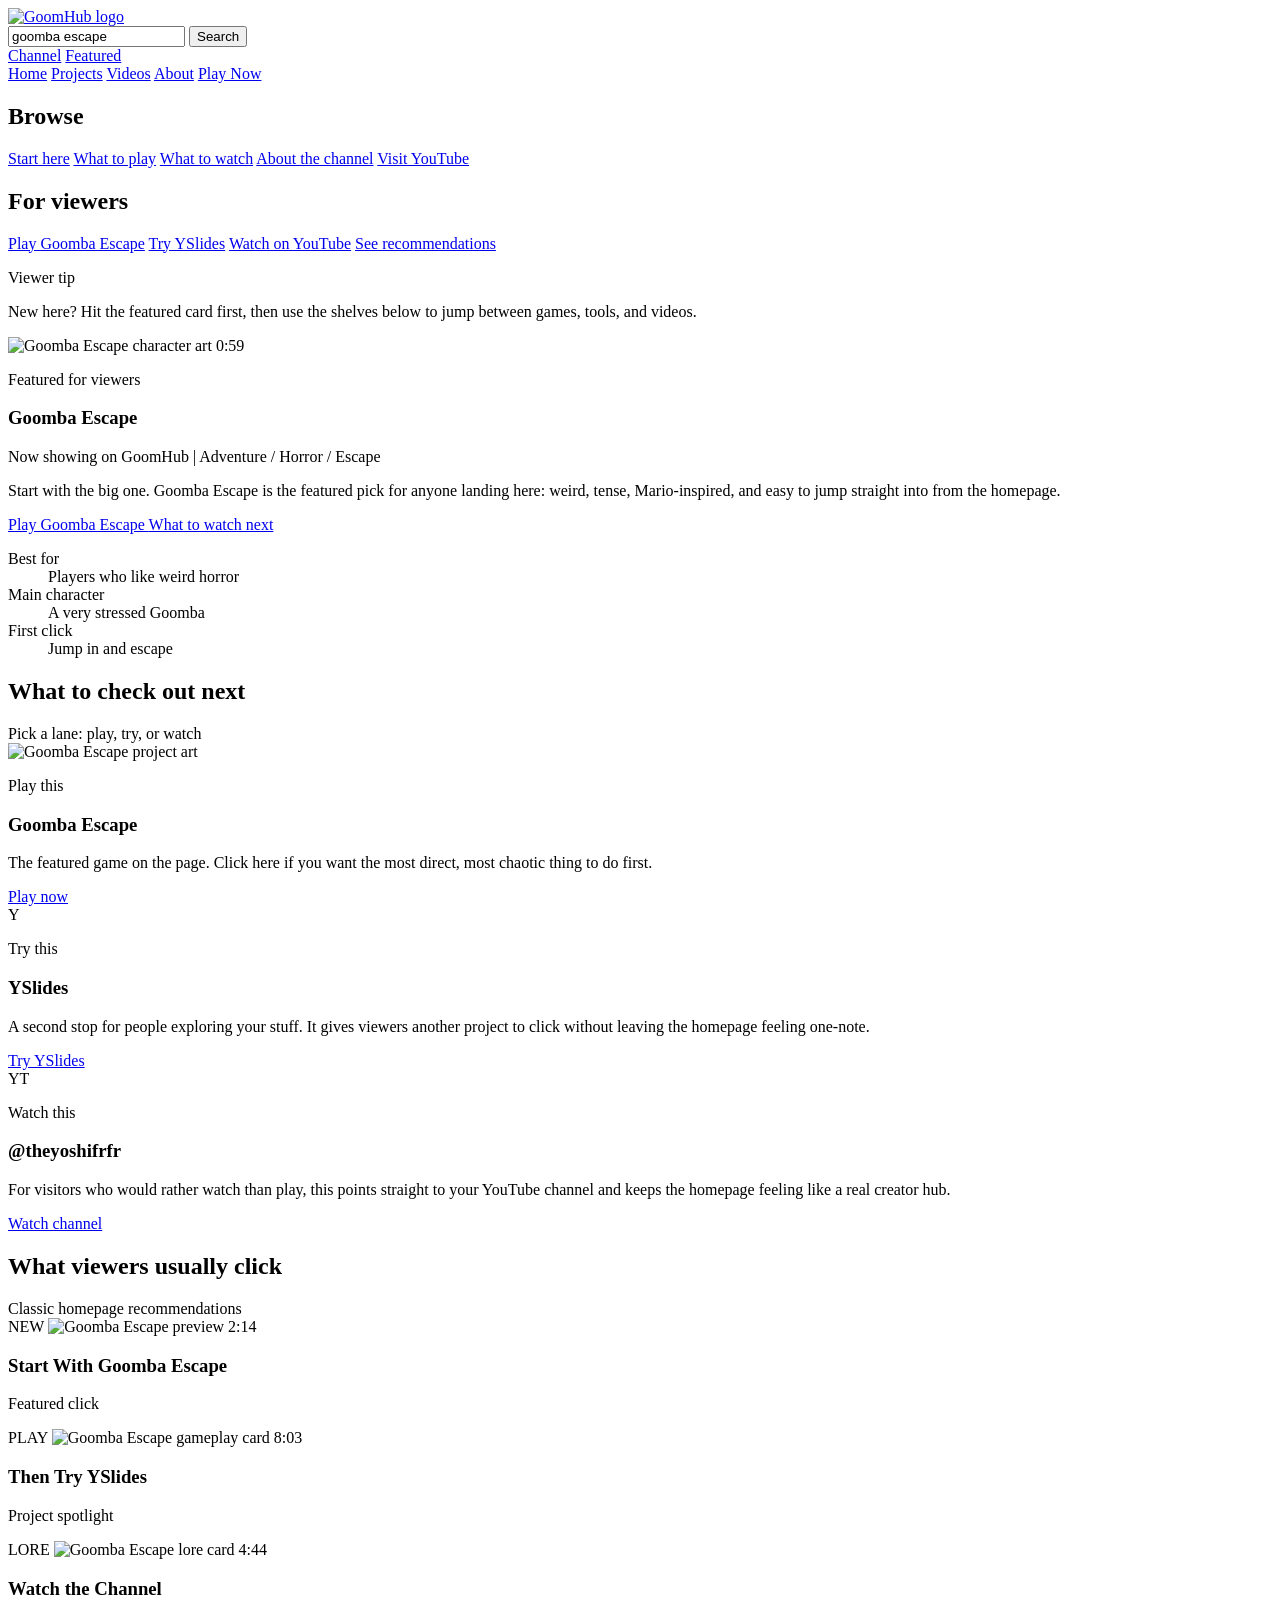
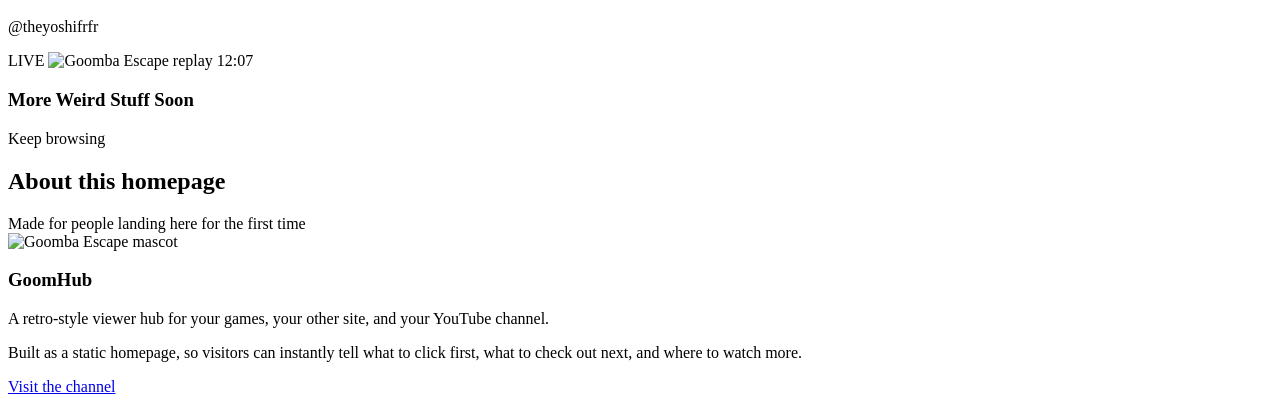
==== index.html @ f67651c8 "added index html" ====
<!DOCTYPE html>
<html lang="en">
<head>
  <meta charset="UTF-8">
  <meta name="viewport" content="width=device-width, initial-scale=1.0">
  <title>GoomHub | Goomba Escape</title>
  <meta
    name="description"
    content="Retro YouTube-style viewer homepage for Goomba Escape, YSlides, and the theyoshifrfr YouTube channel."
  >
  <link rel="preconnect" href="https://i.ibb.co">
  <link rel="stylesheet" href="./styles.css">
</head>
<body>
  <div class="page-shell">
    <header class="topbar">
      <div class="topbar-inner">
        <a class="brand" href="#home" aria-label="GoomHub home">
          <img src="https://i.ibb.co/21M2kbVZ/2026-03-20-0tm-Kleki.png" alt="GoomHub logo">
        </a>

        <form class="searchbar" action="https://goombaescape.netlify.app" method="get">
          <input type="text" name="q" value="goomba escape" aria-label="Search">
          <button type="submit">Search</button>
        </form>

        <div class="topbar-actions">
          <a href="https://www.youtube.com/@theyoshifrfr" target="_blank" rel="noreferrer">Channel</a>
          <a href="https://goombaescape.netlify.app" target="_blank" rel="noreferrer">Featured</a>
        </div>
      </div>
      <nav class="subnav" aria-label="Site sections">
        <a href="#featured" class="active">Home</a>
        <a href="#projects">Projects</a>
        <a href="#videos">Videos</a>
        <a href="#about">About</a>
        <a href="https://goombaescape.netlify.app" target="_blank" rel="noreferrer">Play Now</a>
      </nav>
    </header>

    <main class="content" id="home">
      <aside class="sidebar">
        <section class="sidebar-block">
          <h2>Browse</h2>
          <a href="#featured">Start here</a>
          <a href="#projects">What to play</a>
          <a href="#videos">What to watch</a>
          <a href="#about">About the channel</a>
          <a href="https://www.youtube.com/@theyoshifrfr" target="_blank" rel="noreferrer">Visit YouTube</a>
        </section>

        <section class="sidebar-block">
          <h2>For viewers</h2>
          <a href="https://goombaescape.netlify.app" target="_blank" rel="noreferrer">Play Goomba Escape</a>
          <a href="https://yslides.netlify.app/" target="_blank" rel="noreferrer">Try YSlides</a>
          <a href="https://www.youtube.com/@theyoshifrfr" target="_blank" rel="noreferrer">Watch on YouTube</a>
          <a href="#videos">See recommendations</a>
        </section>

        <section class="sidebar-block promo">
          <p class="promo-label">Viewer tip</p>
          <p>New here? Hit the featured card first, then use the shelves below to jump between games, tools, and videos.</p>
        </section>
      </aside>

      <section class="main-column">
        <section class="hero card" id="featured">
          <div class="hero-media">
            <img
              src="https://i.ibb.co/hRSfLyq9/2026-03-01-0tk-Kleki.png"
              alt="Goomba Escape character art"
            >
            <span class="hero-duration">0:59</span>
          </div>

          <div class="hero-copy">
            <p class="eyebrow">Featured for viewers</p>
            <h1>Goomba Escape</h1>
            <p class="hero-meta">Now showing on GoomHub | Adventure / Horror / Escape</p>
            <p class="hero-text">
              Start with the big one. Goomba Escape is the featured pick for anyone landing here:
              weird, tense, Mario-inspired, and easy to jump straight into from the homepage.
            </p>
            <div class="hero-actions">
              <a class="watch-button" href="https://goombaescape.netlify.app" target="_blank" rel="noreferrer">
                Play Goomba Escape
              </a>
              <a class="secondary-button" href="#videos">What to watch next</a>
            </div>
            <dl class="stats">
              <div>
                <dt>Best for</dt>
                <dd>Players who like weird horror</dd>
              </div>
              <div>
                <dt>Main character</dt>
                <dd>A very stressed Goomba</dd>
              </div>
              <div>
                <dt>First click</dt>
                <dd>Jump in and escape</dd>
              </div>
            </dl>
          </div>
        </section>

        <section class="card projects-section" id="projects">
          <div class="section-header">
            <h2>What to check out next</h2>
            <span>Pick a lane: play, try, or watch</span>
          </div>

          <div class="project-list">
            <article class="project-card">
              <div class="project-visual goomba-panel">
                <img src="https://i.ibb.co/hRSfLyq9/2026-03-01-0tk-Kleki.png" alt="Goomba Escape project art">
              </div>
              <div class="project-copy">
                <p class="eyebrow">Play this</p>
                <h3>Goomba Escape</h3>
                <p>
                  The featured game on the page. Click here if you want the most direct, most chaotic
                  thing to do first.
                </p>
                <a class="watch-button small" href="https://goombaescape.netlify.app" target="_blank" rel="noreferrer">
                  Play now
                </a>
              </div>
            </article>

            <article class="project-card">
              <div class="project-visual slides-panel">
                <div class="project-badge">Y</div>
              </div>
              <div class="project-copy">
                <p class="eyebrow">Try this</p>
                <h3>YSlides</h3>
                <p>
                  A second stop for people exploring your stuff. It gives viewers another project to
                  click without leaving the homepage feeling one-note.
                </p>
                <a class="watch-button small" href="https://yslides.netlify.app/" target="_blank" rel="noreferrer">
                  Try YSlides
                </a>
              </div>
            </article>

            <article class="project-card">
              <div class="project-visual youtube-panel">
                <div class="play-pill">YT</div>
              </div>
              <div class="project-copy">
                <p class="eyebrow">Watch this</p>
                <h3>@theyoshifrfr</h3>
                <p>
                  For visitors who would rather watch than play, this points straight to your YouTube
                  channel and keeps the homepage feeling like a real creator hub.
                </p>
                <a class="watch-button small" href="https://www.youtube.com/@theyoshifrfr" target="_blank" rel="noreferrer">
                  Watch channel
                </a>
              </div>
            </article>
          </div>
        </section>

        <section class="card feed-section" id="videos">
          <div class="section-header">
            <h2>What viewers usually click</h2>
            <span>Classic homepage recommendations</span>
          </div>

          <div class="video-grid">
            <article class="video-card">
              <div class="thumb retro-red">
                <span class="thumb-tag">NEW</span>
                <img src="https://i.ibb.co/hRSfLyq9/2026-03-01-0tk-Kleki.png" alt="Goomba Escape preview">
                <span class="duration">2:14</span>
              </div>
              <h3>Start With Goomba Escape</h3>
              <p>Featured click</p>
            </article>

            <article class="video-card">
              <div class="thumb retro-blue">
                <span class="thumb-tag">PLAY</span>
                <img src="https://i.ibb.co/hRSfLyq9/2026-03-01-0tk-Kleki.png" alt="Goomba Escape gameplay card">
                <span class="duration">8:03</span>
              </div>
              <h3>Then Try YSlides</h3>
              <p>Project spotlight</p>
            </article>

            <article class="video-card">
              <div class="thumb retro-gold">
                <span class="thumb-tag">LORE</span>
                <img src="https://i.ibb.co/hRSfLyq9/2026-03-01-0tk-Kleki.png" alt="Goomba Escape lore card">
                <span class="duration">4:44</span>
              </div>
              <h3>Watch the Channel</h3>
              <p>@theyoshifrfr</p>
            </article>

            <article class="video-card">
              <div class="thumb retro-gray">
                <span class="thumb-tag">LIVE</span>
                <img src="https://i.ibb.co/hRSfLyq9/2026-03-01-0tk-Kleki.png" alt="Goomba Escape replay">
                <span class="duration">12:07</span>
              </div>
              <h3>More Weird Stuff Soon</h3>
              <p>Keep browsing</p>
            </article>
          </div>
        </section>

        <section class="card about-section" id="about">
          <div class="section-header">
            <h2>About this homepage</h2>
            <span>Made for people landing here for the first time</span>
          </div>

          <div class="about-layout">
            <div class="channel-box">
              <img
                class="channel-avatar"
                src="https://i.ibb.co/hRSfLyq9/2026-03-01-0tk-Kleki.png"
                alt="Goomba Escape mascot"
              >
              <div>
                <h3>GoomHub</h3>
                <p>A retro-style viewer hub for your games, your other site, and your YouTube channel.</p>
              </div>
            </div>

            <div class="info-box">
              <p>
                Built as a static homepage, so visitors can instantly tell what to click first, what
                to check out next, and where to watch more.
              </p>
              <a class="watch-button small" href="https://www.youtube.com/@theyoshifrfr" target="_blank" rel="noreferrer">
                Visit the channel
              </a>
            </div>
          </div>
        </section>
      </section>
    </main>
  </div>
</body>
</html>
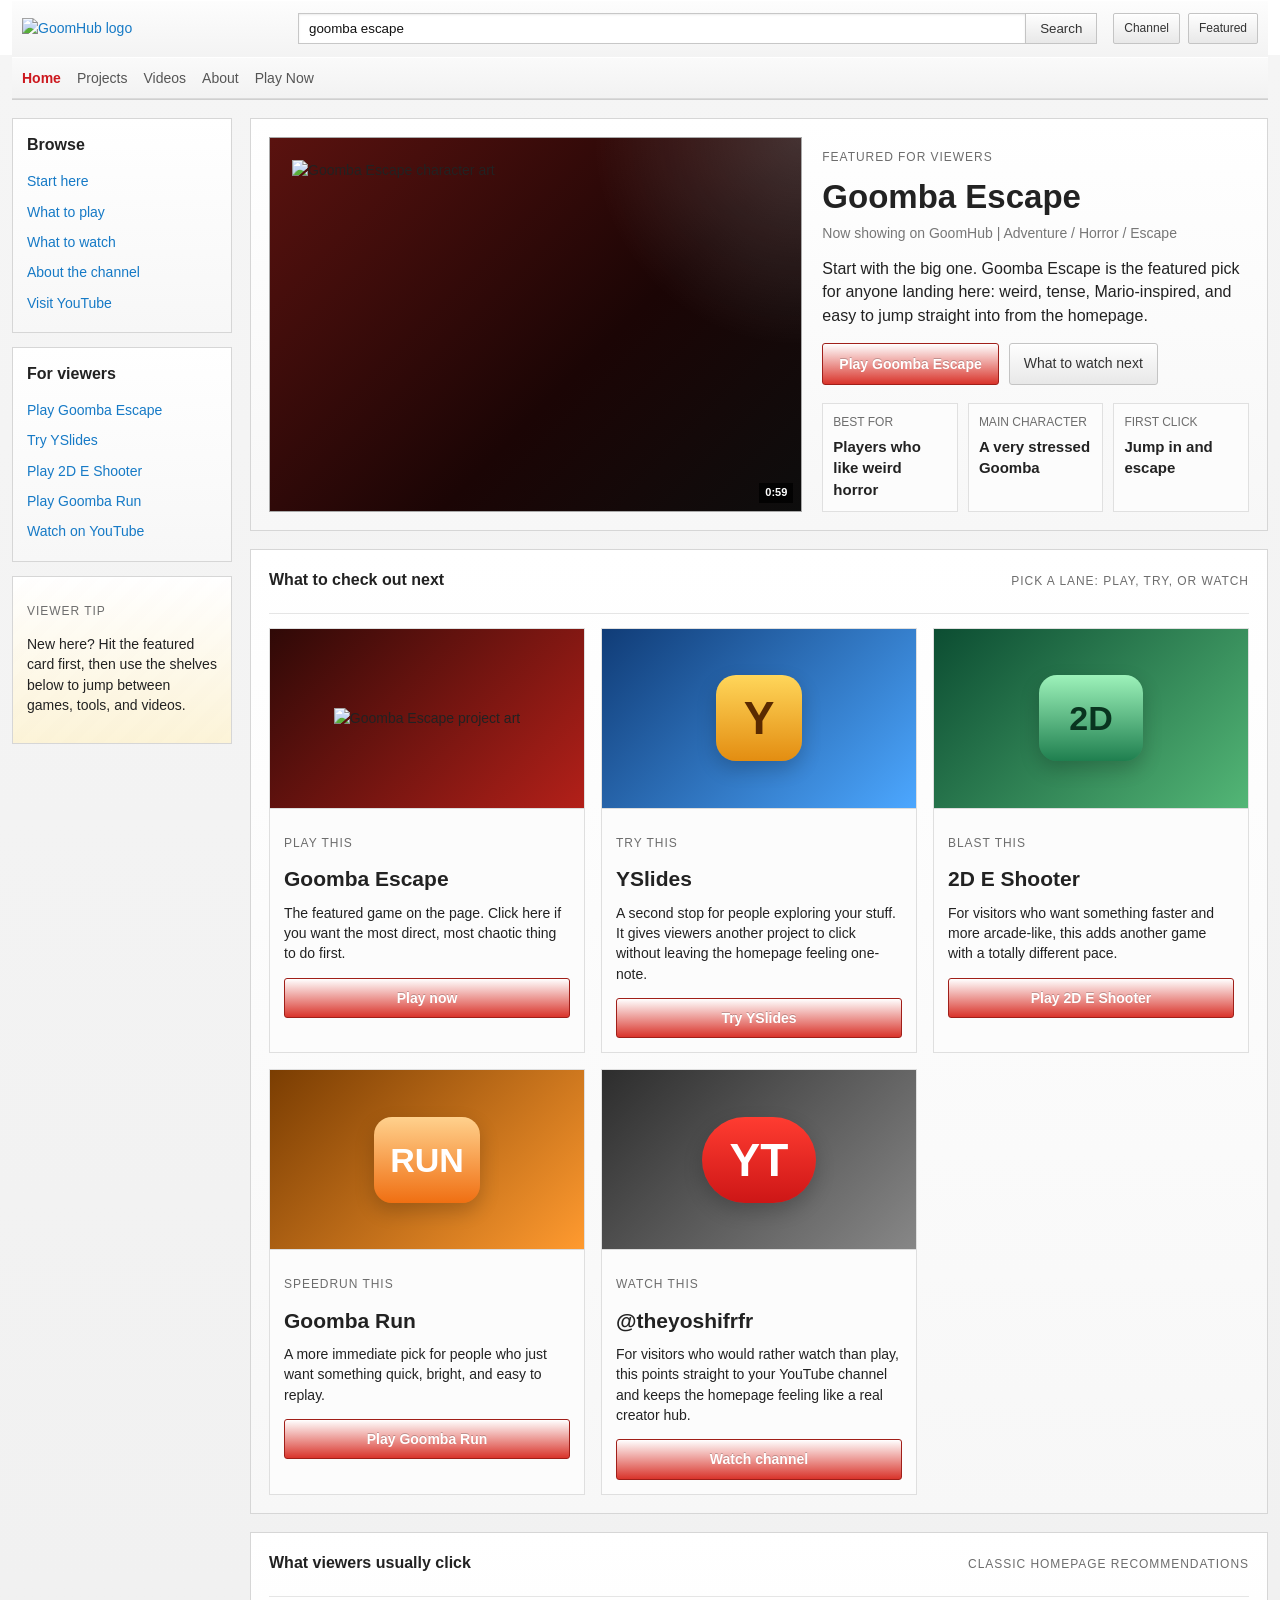
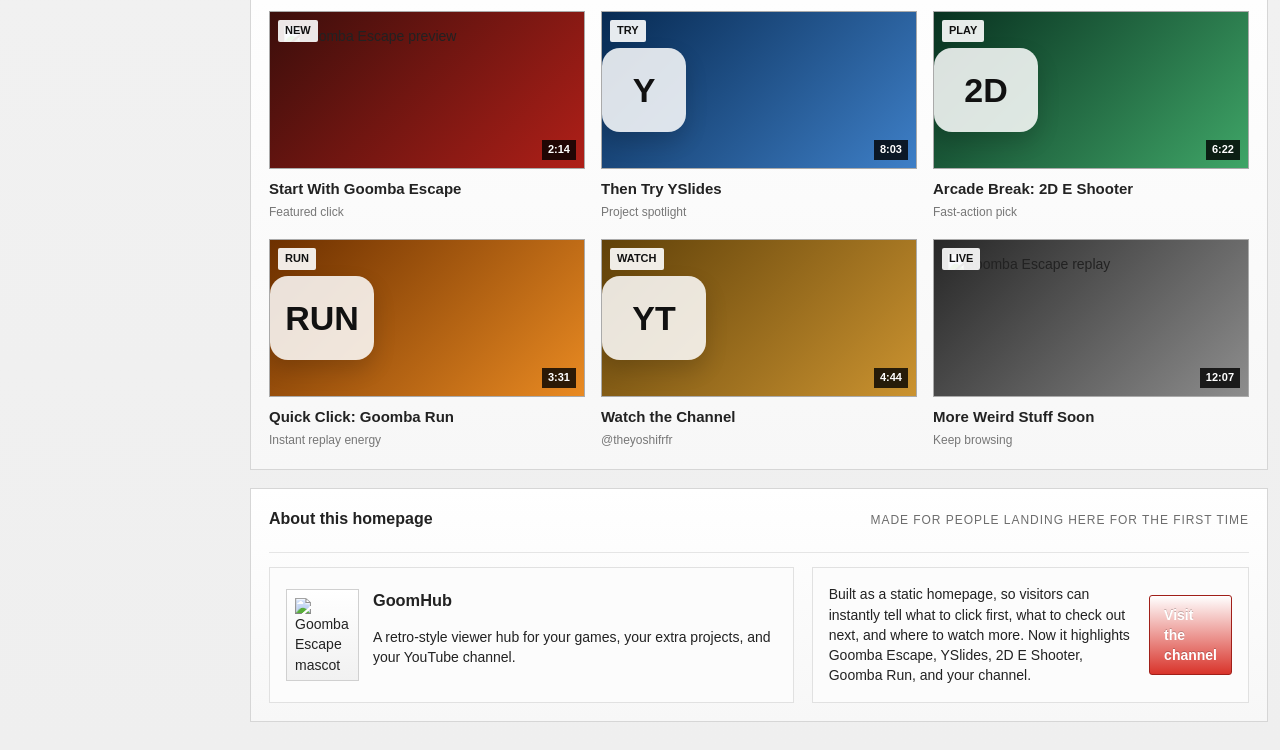
==== commit 0476d6f1: "update yes" ====
--- a/index.html
+++ b/index.html
@@ -6,7 +6,7 @@
   <title>GoomHub | Goomba Escape</title>
   <meta
     name="description"
-    content="Retro YouTube-style viewer homepage for Goomba Escape, YSlides, and the theyoshifrfr YouTube channel."
+    content="Retro YouTube-style viewer homepage for Goomba Escape, YSlides, 2D E Shooter, Goomba Run, and the theyoshifrfr YouTube channel."
   >
   <link rel="preconnect" href="https://i.ibb.co">
   <link rel="stylesheet" href="./styles.css">
@@ -53,8 +53,9 @@
           <h2>For viewers</h2>
           <a href="https://goombaescape.netlify.app" target="_blank" rel="noreferrer">Play Goomba Escape</a>
           <a href="https://yslides.netlify.app/" target="_blank" rel="noreferrer">Try YSlides</a>
+          <a href="https://2deeshooter.netlify.app/" target="_blank" rel="noreferrer">Play 2D E Shooter</a>
+          <a href="https://goombarun.netlify.app/" target="_blank" rel="noreferrer">Play Goomba Run</a>
           <a href="https://www.youtube.com/@theyoshifrfr" target="_blank" rel="noreferrer">Watch on YouTube</a>
-          <a href="#videos">See recommendations</a>
         </section>
 
         <section class="sidebar-block promo">
@@ -146,6 +147,40 @@
             </article>
 
             <article class="project-card">
+              <div class="project-visual shooter-panel">
+                <div class="shooter-badge">2D</div>
+              </div>
+              <div class="project-copy">
+                <p class="eyebrow">Blast this</p>
+                <h3>2D E Shooter</h3>
+                <p>
+                  For visitors who want something faster and more arcade-like, this adds another game
+                  with a totally different pace.
+                </p>
+                <a class="watch-button small" href="https://2deeshooter.netlify.app/" target="_blank" rel="noreferrer">
+                  Play 2D E Shooter
+                </a>
+              </div>
+            </article>
+
+            <article class="project-card">
+              <div class="project-visual run-panel">
+                <div class="run-badge">RUN</div>
+              </div>
+              <div class="project-copy">
+                <p class="eyebrow">Speedrun this</p>
+                <h3>Goomba Run</h3>
+                <p>
+                  A more immediate pick for people who just want something quick, bright, and easy to
+                  replay.
+                </p>
+                <a class="watch-button small" href="https://goombarun.netlify.app/" target="_blank" rel="noreferrer">
+                  Play Goomba Run
+                </a>
+              </div>
+            </article>
+
+            <article class="project-card">
               <div class="project-visual youtube-panel">
                 <div class="play-pill">YT</div>
               </div>
@@ -183,8 +218,8 @@
 
             <article class="video-card">
               <div class="thumb retro-blue">
-                <span class="thumb-tag">PLAY</span>
-                <img src="https://i.ibb.co/hRSfLyq9/2026-03-01-0tk-Kleki.png" alt="Goomba Escape gameplay card">
+                <span class="thumb-tag">TRY</span>
+                <div class="thumb-badge">Y</div>
                 <span class="duration">8:03</span>
               </div>
               <h3>Then Try YSlides</h3>
@@ -192,9 +227,29 @@
             </article>
 
             <article class="video-card">
+              <div class="thumb retro-green">
+                <span class="thumb-tag">PLAY</span>
+                <div class="thumb-badge wide">2D</div>
+                <span class="duration">6:22</span>
+              </div>
+              <h3>Arcade Break: 2D E Shooter</h3>
+              <p>Fast-action pick</p>
+            </article>
+
+            <article class="video-card">
+              <div class="thumb retro-orange">
+                <span class="thumb-tag">RUN</span>
+                <div class="thumb-badge wide">RUN</div>
+                <span class="duration">3:31</span>
+              </div>
+              <h3>Quick Click: Goomba Run</h3>
+              <p>Instant replay energy</p>
+            </article>
+
+            <article class="video-card">
               <div class="thumb retro-gold">
-                <span class="thumb-tag">LORE</span>
-                <img src="https://i.ibb.co/hRSfLyq9/2026-03-01-0tk-Kleki.png" alt="Goomba Escape lore card">
+                <span class="thumb-tag">WATCH</span>
+                <div class="thumb-badge wide">YT</div>
                 <span class="duration">4:44</span>
               </div>
               <h3>Watch the Channel</h3>
@@ -228,14 +283,15 @@
               >
               <div>
                 <h3>GoomHub</h3>
-                <p>A retro-style viewer hub for your games, your other site, and your YouTube channel.</p>
+                <p>A retro-style viewer hub for your games, your extra projects, and your YouTube channel.</p>
               </div>
             </div>
 
             <div class="info-box">
               <p>
                 Built as a static homepage, so visitors can instantly tell what to click first, what
-                to check out next, and where to watch more.
+                to check out next, and where to watch more. Now it highlights Goomba Escape, YSlides,
+                2D E Shooter, Goomba Run, and your channel.
               </p>
               <a class="watch-button small" href="https://www.youtube.com/@theyoshifrfr" target="_blank" rel="noreferrer">
                 Visit the channel
--- a/styles.css
+++ b/styles.css
@@ -0,0 +1,627 @@
+:root {
+  --bg: #efefef;
+  --line: #d6d6d6;
+  --line-dark: #bdbdbd;
+  --text: #222;
+  --muted: #6d6d6d;
+  --red-top: #ffffff;
+  --red-bottom: #d9342b;
+  --red-border: #a01f19;
+  --link: #167ac6;
+  --panel-top: #ffffff;
+  --panel-bottom: #f7f7f7;
+}
+
+* {
+  box-sizing: border-box;
+}
+
+html {
+  scroll-behavior: smooth;
+}
+
+body {
+  margin: 0;
+  min-width: 320px;
+  background:
+    linear-gradient(to bottom, #ffffff 0, #ffffff 55px, #f5f5f5 55px, var(--bg) 100%);
+  color: var(--text);
+  font: 14px/1.45 Arial, Helvetica, sans-serif;
+}
+
+a {
+  color: var(--link);
+  text-decoration: none;
+}
+
+a:hover {
+  text-decoration: underline;
+}
+
+img {
+  display: block;
+  max-width: 100%;
+}
+
+.page-shell {
+  width: min(1280px, calc(100% - 24px));
+  margin: 0 auto;
+  padding-bottom: 28px;
+}
+
+.topbar {
+  position: sticky;
+  top: 0;
+  z-index: 5;
+  background: linear-gradient(to bottom, #fdfdfd, #ececec);
+  border-bottom: 1px solid #cfcfcf;
+  box-shadow: 0 1px 0 #fff inset;
+}
+
+.topbar-inner,
+.subnav {
+  display: flex;
+  align-items: center;
+  gap: 16px;
+  padding-inline: 10px;
+}
+
+.topbar-inner {
+  min-height: 57px;
+}
+
+.brand img {
+  width: 260px;
+  max-width: 42vw;
+}
+
+.searchbar {
+  display: flex;
+  flex: 1;
+  min-width: 0;
+}
+
+.searchbar input {
+  flex: 1;
+  min-width: 0;
+  height: 31px;
+  padding: 0 10px;
+  border: 1px solid #c7c7c7;
+  border-right: 0;
+  background: #fff;
+  color: #111;
+  box-shadow: inset 0 1px 2px rgba(0, 0, 0, 0.08);
+}
+
+.searchbar button,
+.secondary-button,
+.topbar-actions a {
+  border: 1px solid #c4c4c4;
+  background: linear-gradient(to bottom, #fefefe, #e8e8e8);
+  color: #333;
+  text-decoration: none;
+  box-shadow: 0 1px 0 rgba(255, 255, 255, 0.95) inset;
+}
+
+.searchbar button {
+  width: 72px;
+  height: 31px;
+  cursor: pointer;
+}
+
+.topbar-actions {
+  display: flex;
+  gap: 8px;
+}
+
+.topbar-actions a {
+  padding: 6px 10px;
+  border-radius: 2px;
+  font-size: 12px;
+}
+
+.subnav {
+  min-height: 38px;
+  border-top: 1px solid #fff;
+  border-bottom: 1px solid #dadada;
+  background: linear-gradient(to bottom, #fafafa, #f2f2f2);
+  overflow-x: auto;
+}
+
+.subnav a {
+  color: #555;
+  padding: 10px 0;
+  white-space: nowrap;
+}
+
+.subnav a.active {
+  color: #cc181e;
+  font-weight: 700;
+}
+
+.content {
+  display: grid;
+  grid-template-columns: 220px minmax(0, 1fr);
+  gap: 18px;
+  margin-top: 18px;
+}
+
+.sidebar {
+  display: flex;
+  flex-direction: column;
+  gap: 14px;
+}
+
+.card,
+.sidebar-block {
+  border: 1px solid var(--line);
+  background: linear-gradient(to bottom, var(--panel-top), var(--panel-bottom));
+  box-shadow: 0 1px 0 #fff inset;
+}
+
+.sidebar-block {
+  padding: 14px;
+}
+
+.sidebar-block h2,
+.section-header h2 {
+  margin: 0 0 10px;
+  font-size: 16px;
+  font-weight: 700;
+}
+
+.sidebar-block a {
+  display: block;
+  padding: 5px 0;
+}
+
+.promo {
+  background:
+    linear-gradient(to bottom, rgba(255, 255, 255, 0.96), rgba(252, 243, 214, 0.96)),
+    repeating-linear-gradient(
+      -45deg,
+      transparent,
+      transparent 10px,
+      rgba(204, 24, 30, 0.03) 10px,
+      rgba(204, 24, 30, 0.03) 20px
+    );
+}
+
+.promo-label,
+.eyebrow,
+.section-header span {
+  color: var(--muted);
+  font-size: 12px;
+  text-transform: uppercase;
+  letter-spacing: 0.08em;
+}
+
+.main-column {
+  display: flex;
+  flex-direction: column;
+  gap: 18px;
+}
+
+.hero {
+  display: grid;
+  grid-template-columns: minmax(320px, 1.25fr) minmax(280px, 1fr);
+  gap: 20px;
+  padding: 18px;
+}
+
+.hero-media {
+  position: relative;
+  overflow: hidden;
+  min-height: 320px;
+  border: 1px solid #a9a9a9;
+  background:
+    radial-gradient(circle at top right, rgba(255, 255, 255, 0.18), transparent 32%),
+    linear-gradient(135deg, #5a120f, #1b0505 60%, #0d0d0d);
+}
+
+.hero-media img {
+  width: 100%;
+  height: 100%;
+  object-fit: contain;
+  padding: 22px;
+}
+
+.hero-duration,
+.duration {
+  position: absolute;
+  right: 8px;
+  bottom: 8px;
+  padding: 2px 6px;
+  background: rgba(0, 0, 0, 0.8);
+  color: #fff;
+  font-size: 11px;
+  font-weight: 700;
+}
+
+.hero-copy h1 {
+  margin: 4px 0 8px;
+  font-size: 33px;
+  line-height: 1.1;
+  font-weight: 700;
+}
+
+.hero-meta {
+  margin: 0 0 14px;
+  color: #777;
+}
+
+.hero-text {
+  margin: 0 0 16px;
+  font-size: 16px;
+}
+
+.hero-actions {
+  display: flex;
+  flex-wrap: wrap;
+  gap: 10px;
+  margin-bottom: 18px;
+}
+
+.watch-button {
+  display: inline-block;
+  padding: 10px 16px;
+  border: 1px solid var(--red-border);
+  border-radius: 3px;
+  background: linear-gradient(to bottom, var(--red-top), var(--red-bottom));
+  color: #fff;
+  font-weight: 700;
+  text-decoration: none;
+  text-shadow: 0 -1px 0 rgba(0, 0, 0, 0.2);
+  box-shadow: 0 1px 0 rgba(255, 255, 255, 0.3) inset;
+}
+
+.watch-button:hover {
+  text-decoration: none;
+  filter: brightness(1.03);
+}
+
+.watch-button.small,
+.secondary-button {
+  padding: 9px 14px;
+}
+
+.secondary-button {
+  display: inline-block;
+  border-radius: 3px;
+}
+
+.stats {
+  display: grid;
+  grid-template-columns: repeat(3, minmax(0, 1fr));
+  gap: 10px;
+  margin: 0;
+}
+
+.stats div {
+  border: 1px solid #e0e0e0;
+  background: #fcfcfc;
+  padding: 10px;
+}
+
+.stats dt {
+  color: var(--muted);
+  font-size: 12px;
+  text-transform: uppercase;
+}
+
+.stats dd {
+  margin: 4px 0 0;
+  font-size: 15px;
+  font-weight: 700;
+}
+
+.feed-section,
+.about-section,
+.projects-section {
+  padding: 18px;
+}
+
+.project-list {
+  display: grid;
+  grid-template-columns: repeat(3, minmax(0, 1fr));
+  gap: 16px;
+}
+
+.project-card {
+  border: 1px solid #dfdfdf;
+  background: #fcfcfc;
+  box-shadow: 0 1px 0 #fff inset;
+}
+
+.project-visual {
+  display: flex;
+  align-items: center;
+  justify-content: center;
+  min-height: 180px;
+  border-bottom: 1px solid #dddddd;
+}
+
+.project-visual img {
+  max-height: 140px;
+  object-fit: contain;
+  padding: 12px;
+}
+
+.goomba-panel {
+  background: linear-gradient(135deg, #2f0907, #b32019);
+}
+
+.slides-panel {
+  background: linear-gradient(135deg, #103c77, #4ca7ff);
+}
+
+.shooter-panel {
+  background: linear-gradient(135deg, #0c4d32, #53b676);
+}
+
+.run-panel {
+  background: linear-gradient(135deg, #7a3d02, #ff9a2f);
+}
+
+.youtube-panel {
+  background: linear-gradient(135deg, #2d2d2d, #878787);
+}
+
+.project-badge,
+.play-pill {
+  display: inline-flex;
+  align-items: center;
+  justify-content: center;
+  width: 86px;
+  height: 86px;
+  border-radius: 20px;
+  color: #fff;
+  font: 700 46px/1 Arial, Helvetica, sans-serif;
+  box-shadow: 0 8px 20px rgba(0, 0, 0, 0.2);
+}
+
+.project-badge {
+  background: linear-gradient(to bottom, #ffd65a, #e38d11);
+  color: #5a2a00;
+}
+
+.shooter-badge,
+.run-badge {
+  display: inline-flex;
+  align-items: center;
+  justify-content: center;
+  min-width: 104px;
+  height: 86px;
+  padding: 0 16px;
+  border-radius: 18px;
+  color: #fff;
+  font: 700 34px/1 Arial, Helvetica, sans-serif;
+  box-shadow: 0 8px 20px rgba(0, 0, 0, 0.2);
+}
+
+.shooter-badge {
+  background: linear-gradient(to bottom, #9df2ba, #1f7f4f);
+  color: #09341f;
+}
+
+.run-badge {
+  background: linear-gradient(to bottom, #ffd18d, #f06f12);
+}
+
+.play-pill {
+  width: 114px;
+  border-radius: 999px;
+  background: linear-gradient(to bottom, #ff3c31, #cd1616);
+}
+
+.project-copy {
+  padding: 14px;
+}
+
+.project-copy h3 {
+  margin: 4px 0 8px;
+  font-size: 21px;
+}
+
+.project-copy p:not(.eyebrow) {
+  margin: 0 0 14px;
+}
+
+.project-copy .watch-button.small {
+  width: 100%;
+  text-align: center;
+}
+
+.section-header {
+  display: flex;
+  align-items: baseline;
+  justify-content: space-between;
+  gap: 12px;
+  margin-bottom: 14px;
+  padding-bottom: 12px;
+  border-bottom: 1px solid #e5e5e5;
+}
+
+.video-grid {
+  display: grid;
+  grid-template-columns: repeat(3, minmax(0, 1fr));
+  gap: 16px;
+}
+
+.video-card h3 {
+  margin: 9px 0 4px;
+  font-size: 15px;
+}
+
+.video-card p {
+  margin: 0;
+  color: #777;
+  font-size: 12px;
+}
+
+.video-card {
+  padding-bottom: 2px;
+}
+
+.thumb {
+  position: relative;
+  height: 158px;
+  overflow: hidden;
+  border: 1px solid #aaa;
+  background: #111;
+}
+
+.thumb img {
+  width: 100%;
+  height: 100%;
+  object-fit: contain;
+  padding: 14px;
+}
+
+.thumb-tag {
+  position: absolute;
+  top: 8px;
+  left: 8px;
+  padding: 3px 7px;
+  border-radius: 2px;
+  background: rgba(255, 255, 255, 0.9);
+  color: #111;
+  font-size: 11px;
+  font-weight: 700;
+}
+
+.thumb-badge {
+  display: inline-flex;
+  align-items: center;
+  justify-content: center;
+  min-width: 84px;
+  height: 84px;
+  margin: 36px auto 0;
+  padding: 0 14px;
+  border-radius: 18px;
+  background: rgba(255, 255, 255, 0.85);
+  color: #111;
+  font: 700 34px/1 Arial, Helvetica, sans-serif;
+  box-shadow: 0 10px 22px rgba(0, 0, 0, 0.16);
+}
+
+.thumb-badge.wide {
+  min-width: 104px;
+}
+
+.retro-red {
+  background: linear-gradient(135deg, #3b0e0b, #af1f18);
+}
+
+.retro-blue {
+  background: linear-gradient(135deg, #072a52, #3e7fc7);
+}
+
+.retro-green {
+  background: linear-gradient(135deg, #083120, #3fa567);
+}
+
+.retro-orange {
+  background: linear-gradient(135deg, #6d3000, #e98a22);
+}
+
+.retro-gold {
+  background: linear-gradient(135deg, #604109, #cb9330);
+}
+
+.retro-gray {
+  background: linear-gradient(135deg, #272727, #8d8d8d);
+}
+
+.about-layout {
+  display: grid;
+  grid-template-columns: 1.2fr 1fr;
+  gap: 18px;
+}
+
+.channel-box,
+.info-box {
+  display: flex;
+  gap: 14px;
+  align-items: center;
+  padding: 16px;
+  border: 1px solid #e1e1e1;
+  background: #fcfcfc;
+}
+
+.channel-avatar {
+  width: 92px;
+  height: 92px;
+  object-fit: contain;
+  border: 1px solid #d0d0d0;
+  background: linear-gradient(to bottom, #fff, #f1f1f1);
+  padding: 8px;
+}
+
+.channel-box h3,
+.info-box p {
+  margin: 0;
+}
+
+.info-box {
+  justify-content: space-between;
+}
+
+@media (max-width: 1080px) {
+  .content {
+    grid-template-columns: 1fr;
+  }
+
+  .sidebar {
+    order: 2;
+    display: grid;
+    grid-template-columns: repeat(3, minmax(0, 1fr));
+  }
+
+  .video-grid {
+    grid-template-columns: repeat(2, minmax(0, 1fr));
+  }
+
+  .project-list {
+    grid-template-columns: 1fr;
+  }
+}
+
+@media (max-width: 760px) {
+  .page-shell {
+    width: min(100%, calc(100% - 12px));
+  }
+
+  .topbar-inner {
+    flex-wrap: wrap;
+    padding-top: 8px;
+    padding-bottom: 8px;
+  }
+
+  .brand img {
+    width: 220px;
+    max-width: 100%;
+  }
+
+  .searchbar {
+    order: 3;
+    width: 100%;
+  }
+
+  .hero,
+  .about-layout,
+  .sidebar,
+  .video-grid,
+  .stats {
+    grid-template-columns: 1fr;
+  }
+
+  .hero-media {
+    min-height: 240px;
+  }
+
+  .section-header {
+    align-items: flex-start;
+    flex-direction: column;
+  }
+}
